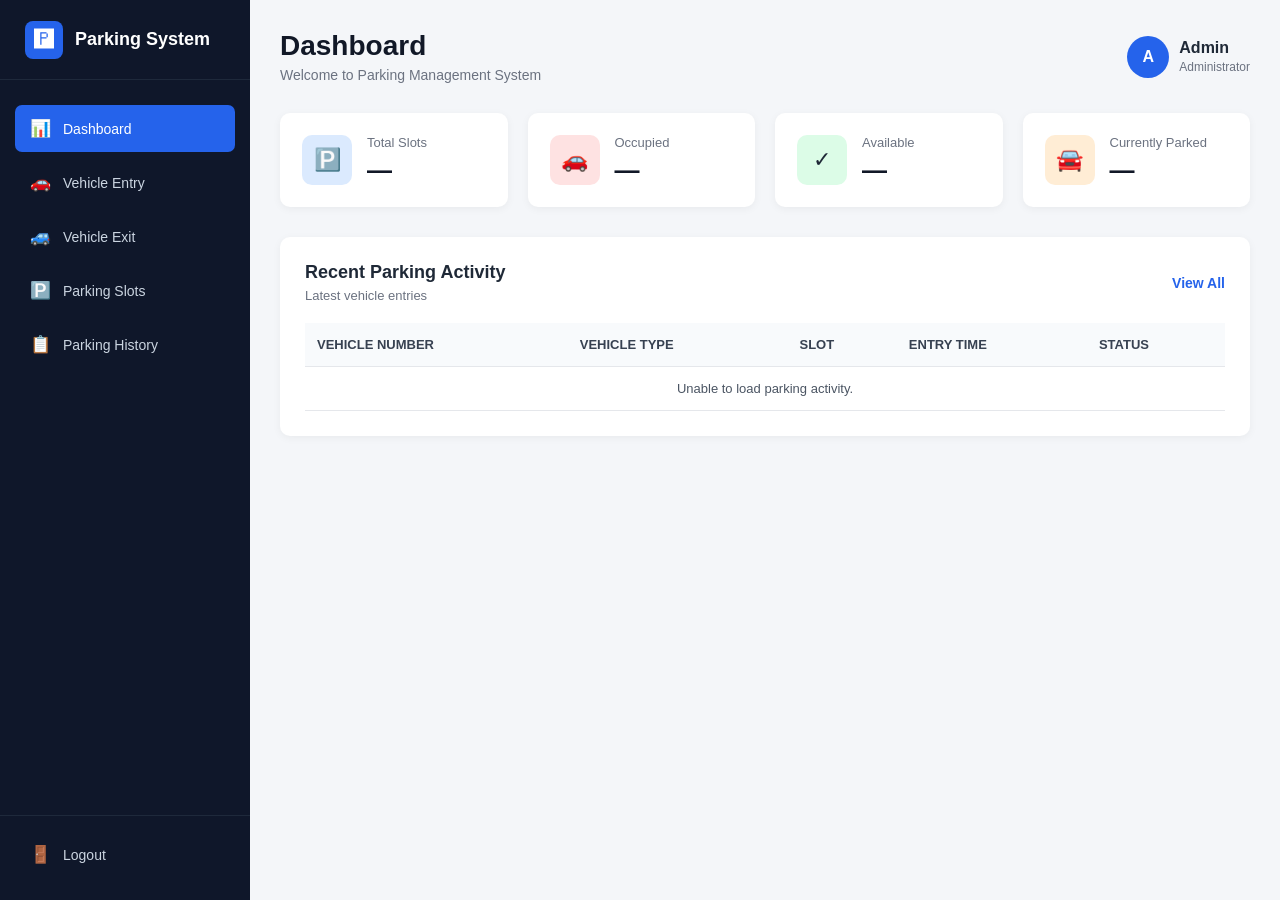
==== frontend/dashboard.html @ 7e2c4ec1 "Initial Parking Management System" ====
<!DOCTYPE html>
<html lang="en">

<head>

    <meta charset="UTF-8">

    <meta name="viewport"
          content="width=device-width, initial-scale=1.0">

    <title>Dashboard - Parking Management System</title>

    <link rel="stylesheet" href="css/style.css">

</head>


<body>

<div class="dashboard-container">


    <!-- ================= SIDEBAR ================= -->

    <aside class="sidebar">

        <div class="sidebar-logo">

            <div class="logo-small">
                🅿
            </div>

            <h2>Parking System</h2>

        </div>


        <nav class="navigation">

            <a href="dashboard.html"
               class="nav-item active">

                <span>📊</span>
                Dashboard

            </a>


            <a href="vehicle-entry.html"
               class="nav-item">

                <span>🚗</span>
                Vehicle Entry

            </a>


            <a href="vehicle-exit.html"
               class="nav-item">

                <span>🚙</span>
                Vehicle Exit

            </a>


            <a href="parking-slots.html"
               class="nav-item">

                <span>🅿️</span>
                Parking Slots

            </a>


            <a href="parking-history.html"
               class="nav-item">

                <span>📋</span>
                Parking History

            </a>

        </nav>


        <div class="sidebar-bottom">

            <a href="index.html"
               class="nav-item logout">

                <span>🚪</span>
                Logout

            </a>

        </div>

    </aside>



    <!-- ================= MAIN CONTENT ================= -->

    <main class="main-content">


        <!-- ================= HEADER ================= -->

        <header class="top-header">

            <div>

                <h1>Dashboard</h1>

                <p>
                    Welcome to Parking Management System
                </p>

            </div>


            <div class="admin-info">

                <div class="admin-avatar">
                    A
                </div>

                <div>

                    <strong>Admin</strong>

                    <small>Administrator</small>

                </div>

            </div>

        </header>



        <!-- ================= STATISTICS ================= -->

        <section class="stats-container">


            <!-- TOTAL SLOTS -->

            <div class="stat-card">

                <div class="stat-icon blue">
                    🅿️
                </div>

                <div>

                    <p>Total Slots</p>

                    <h2 id="totalSlots">--</h2>

                </div>

            </div>



            <!-- OCCUPIED -->

            <div class="stat-card">

                <div class="stat-icon red">
                    🚗
                </div>

                <div>

                    <p>Occupied</p>

                    <h2 id="occupiedSlots">--</h2>

                </div>

            </div>



            <!-- AVAILABLE -->

            <div class="stat-card">

                <div class="stat-icon green">
                    ✓
                </div>

                <div>

                    <p>Available</p>

                    <h2 id="availableSlots">--</h2>

                </div>

            </div>



            <!-- CURRENTLY PARKED -->

            <div class="stat-card">

                <div class="stat-icon orange">
                    🚘
                </div>

                <div>

                    <p>Currently Parked</p>

                    <h2 id="parkedVehicles">--</h2>

                </div>

            </div>

        </section>



        <!-- ================= RECENT ACTIVITY ================= -->

        <section class="content-card">

            <div class="section-header">

                <div>

                    <h2>Recent Parking Activity</h2>

                    <p>Latest vehicle entries</p>

                </div>


                <a href="parking-history.html">
                    View All
                </a>

            </div>



            <div class="table-container">

                <table>

                    <thead>

                    <tr>

                        <th>Vehicle Number</th>

                        <th>Vehicle Type</th>

                        <th>Slot</th>

                        <th>Entry Time</th>

                        <th>Status</th>

                    </tr>

                    </thead>


                    <tbody id="recentActivity">

                    <tr>

                        <td colspan="5"
                            style="text-align: center;">

                            Loading parking activity...

                        </td>

                    </tr>

                    </tbody>

                </table>

            </div>

        </section>


    </main>

</div>



<!-- ================= DASHBOARD JAVASCRIPT ================= -->

<script>


    // =====================================================
    // BACKEND URL
    // =====================================================

    const API_BASE_URL =
        "http://localhost:8080";


    // =====================================================
    // LOAD DASHBOARD STATISTICS
    // =====================================================

    async function loadDashboard() {

        try {

            const response =
                await fetch(
                    API_BASE_URL +
                    "/api/dashboard"
                );


            if (!response.ok) {

                throw new Error(
                    "Dashboard API returned HTTP " +
                    response.status
                );

            }


            const data =
                await response.json();


            if (!data.success) {

                throw new Error(
                    data.message ||
                    "Failed to load dashboard"
                );

            }


            // =========================
            // UPDATE STATISTICS
            // =========================

            document.getElementById(
                "totalSlots"
            ).textContent =
                data.totalSlots;


            document.getElementById(
                "occupiedSlots"
            ).textContent =
                data.occupiedSlots;


            document.getElementById(
                "availableSlots"
            ).textContent =
                data.availableSlots;


            document.getElementById(
                "parkedVehicles"
            ).textContent =
                data.parkedVehicles;


        } catch (error) {

            console.error(
                "Dashboard loading error:",
                error
            );


            document.getElementById(
                "totalSlots"
            ).textContent = "—";


            document.getElementById(
                "occupiedSlots"
            ).textContent = "—";


            document.getElementById(
                "availableSlots"
            ).textContent = "—";


            document.getElementById(
                "parkedVehicles"
            ).textContent = "—";

        }

    }



    // =====================================================
    // LOAD RECENT PARKING ACTIVITY
    // =====================================================

    async function loadRecentActivity() {

        const tableBody =
            document.getElementById(
                "recentActivity"
            );


        try {

            const response =
                await fetch(
                    API_BASE_URL +
                    "/api/parking/history"
                );


            if (!response.ok) {

                throw new Error(
                    "History API returned HTTP " +
                    response.status
                );

            }


            const data =
                await response.json();


            if (!data.success) {

                throw new Error(
                    data.message ||
                    "Failed to load parking history"
                );

            }


            const records =
                data.records || [];


            // =========================
            // NO RECORDS
            // =========================

            if (records.length === 0) {

                tableBody.innerHTML = `

                    <tr>

                        <td colspan="5"
                            style="text-align: center;">

                            No parking activity found.

                        </td>

                    </tr>

                `;

                return;
            }


            // =========================
            // SHOW LATEST 5 RECORDS
            // =========================

            const recentRecords =
                records.slice(0, 5);


            tableBody.innerHTML =
                recentRecords.map(record => {

                    let statusClass = "";

                    if (
                        record.status &&
                        record.status.toLowerCase() ===
                        "parked"
                    ) {

                        statusClass =
                            "status-parked";

                    } else {

                        statusClass =
                            "status-exited";

                    }


                    return `

                        <tr>

                            <td>
                                ${escapeHtml(
                        record.vehicleNumber
                    )}
                            </td>

                            <td>
                                ${escapeHtml(
                        record.vehicleType
                    )}
                            </td>

                            <td>
                                ${escapeHtml(
                        record.slotNumber
                    )}
                            </td>

                            <td>
                                ${formatDateTime(
                        record.entryTime
                    )}
                            </td>

                            <td>

                                <span class="${statusClass}">

                                    ${escapeHtml(
                        record.status
                    )}

                                </span>

                            </td>

                        </tr>

                    `;

                }).join("");


        } catch (error) {

            console.error(
                "Recent activity loading error:",
                error
            );


            tableBody.innerHTML = `

                <tr>

                    <td colspan="5"
                        style="text-align: center;">

                        Unable to load parking activity.

                    </td>

                </tr>

            `;

        }

    }



    // =====================================================
    // FORMAT DATE AND TIME
    // =====================================================

    function formatDateTime(dateTime) {

        if (!dateTime) {

            return "—";

        }


        const date =
            new Date(
                dateTime.replace(" ", "T")
            );


        if (isNaN(date.getTime())) {

            return dateTime;

        }


        return date.toLocaleString(
            "en-IN",
            {
                day: "2-digit",
                month: "short",
                year: "numeric",
                hour: "2-digit",
                minute: "2-digit",
                hour12: true
            }
        );

    }



    // =====================================================
    // BASIC HTML ESCAPE
    // =====================================================

    function escapeHtml(value) {

        if (
            value === null ||
            value === undefined
        ) {

            return "";

        }


        return String(value)

            .replace(
                /&/g,
                "&amp;"
            )

            .replace(
                /</g,
                "&lt;"
            )

            .replace(
                />/g,
                "&gt;"
            )

            .replace(
                /"/g,
                "&quot;"
            )

            .replace(
                /'/g,
                "&#039;"
            );

    }



    // =====================================================
    // INITIALIZE DASHBOARD
    // =====================================================

    loadDashboard();

    loadRecentActivity();


</script>


</body>

</html>
---- frontend/css/style.css ----
* {
    margin: 0;
    padding: 0;
    box-sizing: border-box;
}


body {
    font-family: Arial, Helvetica, sans-serif;

    background: #0f172a;

    color: #1f2937;
}


/* =========================
   LOGIN CONTAINER
   ========================= */

.login-container {
    min-height: 100vh;

    display: flex;

    justify-content: center;

    align-items: center;

    padding: 20px;
}


/* =========================
   LOGIN BOX
   ========================= */

.login-box {
    width: 400px;

    background: white;

    padding: 40px;

    border-radius: 15px;

    box-shadow: 0 20px 50px rgba(0, 0, 0, 0.25);
}


/* =========================
   LOGO
   ========================= */

.logo {
    width: 65px;
    height: 65px;

    margin: 0 auto 20px;

    display: flex;

    justify-content: center;

    align-items: center;

    background: #2563eb;

    color: white;

    border-radius: 50%;

    font-size: 32px;
}


/* =========================
   HEADING
   ========================= */

.login-box h1 {
    text-align: center;

    font-size: 25px;

    margin-bottom: 8px;

    color: #111827;
}


.subtitle {
    text-align: center;

    color: #6b7280;

    margin-bottom: 30px;

    font-size: 14px;
}


/* =========================
   INPUT GROUP
   ========================= */

.input-group {
    margin-bottom: 20px;
}


.input-group label {
    display: block;

    margin-bottom: 7px;

    font-size: 14px;

    font-weight: 600;

    color: #374151;
}


.input-group input {
    width: 100%;

    padding: 13px;

    border: 1px solid #d1d5db;

    border-radius: 7px;

    font-size: 14px;

    outline: none;

    transition: 0.2s;
}


.input-group input:focus {
    border-color: #2563eb;

    box-shadow: 0 0 0 3px rgba(37, 99, 235, 0.1);
}


/* =========================
   LOGIN BUTTON
   ========================= */

.login-box button {
    width: 100%;

    padding: 13px;

    margin-top: 5px;

    border: none;

    border-radius: 7px;

    background: #2563eb;

    color: white;

    font-size: 15px;

    font-weight: 600;

    cursor: pointer;

    transition: 0.2s;
}


.login-box button:hover {
    background: #1d4ed8;
}
/* =========================================
   DASHBOARD
   ========================================= */

.dashboard-container {
    min-height: 100vh;

    display: flex;

    background: #f4f6f9;
}


/* =========================================
   SIDEBAR
   ========================================= */

.sidebar {
    width: 250px;

    min-height: 100vh;

    background: #0f172a;

    color: white;

    display: flex;

    flex-direction: column;
}


.sidebar-logo {
    height: 80px;

    display: flex;

    align-items: center;

    gap: 12px;

    padding: 0 25px;

    border-bottom: 1px solid #1e293b;
}


.sidebar-logo h2 {
    font-size: 18px;
}


.logo-small {
    width: 38px;
    height: 38px;

    display: flex;

    justify-content: center;

    align-items: center;

    background: #2563eb;

    border-radius: 8px;

    font-size: 20px;
}


/* =========================================
   NAVIGATION
   ========================================= */

.navigation {
    padding: 25px 15px;

    flex: 1;
}


.nav-item {
    display: flex;

    align-items: center;

    gap: 12px;

    padding: 13px 15px;

    margin-bottom: 7px;

    border-radius: 7px;

    color: #cbd5e1;

    text-decoration: none;

    font-size: 14px;

    transition: 0.2s;
}


.nav-item:hover {
    background: #1e293b;

    color: white;
}


.nav-item.active {
    background: #2563eb;

    color: white;
}


.nav-item span {
    font-size: 17px;
}


.sidebar-bottom {
    padding: 15px;

    border-top: 1px solid #1e293b;
}


.logout:hover {
    background: #7f1d1d;
}


/* =========================================
   MAIN CONTENT
   ========================================= */

.main-content {
    flex: 1;

    padding: 30px;

    overflow-x: hidden;
}


/* =========================================
   HEADER
   ========================================= */

.top-header {
    display: flex;

    justify-content: space-between;

    align-items: center;

    margin-bottom: 30px;
}


.top-header h1 {
    font-size: 28px;

    color: #111827;

    margin-bottom: 5px;
}


.top-header p {
    color: #6b7280;

    font-size: 14px;
}


.admin-info {
    display: flex;

    align-items: center;

    gap: 10px;
}


.admin-info small {
    display: block;

    color: #6b7280;

    font-size: 12px;

    margin-top: 3px;
}


.admin-avatar {
    width: 42px;
    height: 42px;

    display: flex;

    justify-content: center;

    align-items: center;

    background: #2563eb;

    color: white;

    border-radius: 50%;

    font-weight: bold;
}


/* =========================================
   STATISTICS CARDS
   ========================================= */

.stats-container {
    display: grid;

    grid-template-columns: repeat(4, 1fr);

    gap: 20px;

    margin-bottom: 30px;
}


.stat-card {
    background: white;

    padding: 22px;

    border-radius: 10px;

    display: flex;

    align-items: center;

    gap: 15px;

    box-shadow: 0 2px 8px rgba(0, 0, 0, 0.05);
}


.stat-card p {
    color: #6b7280;

    font-size: 13px;

    margin-bottom: 6px;
}


.stat-card h2 {
    font-size: 25px;

    color: #111827;
}


.stat-icon {
    width: 50px;
    height: 50px;

    display: flex;

    justify-content: center;

    align-items: center;

    border-radius: 10px;

    font-size: 22px;
}


.stat-icon.blue {
    background: #dbeafe;
}


.stat-icon.red {
    background: #fee2e2;
}


.stat-icon.green {
    background: #dcfce7;
}


.stat-icon.orange {
    background: #ffedd5;
}


/* =========================================
   CONTENT CARD
   ========================================= */

.content-card {
    background: white;

    border-radius: 10px;

    padding: 25px;

    box-shadow: 0 2px 8px rgba(0, 0, 0, 0.05);
}


.section-header {
    display: flex;

    justify-content: space-between;

    align-items: center;

    margin-bottom: 20px;
}


.section-header h2 {
    font-size: 18px;

    margin-bottom: 5px;
}


.section-header p {
    font-size: 13px;

    color: #6b7280;
}


.section-header a {
    color: #2563eb;

    text-decoration: none;

    font-size: 14px;

    font-weight: 600;
}


/* =========================================
   TABLE
   ========================================= */

.table-container {
    overflow-x: auto;
}


table {
    width: 100%;

    border-collapse: collapse;
}


th {
    text-align: left;

    padding: 13px;

    background: #f8fafc;

    color: #64748b;

    font-size: 12px;

    text-transform: uppercase;
}


td {
    padding: 15px 13px;

    border-bottom: 1px solid #e5e7eb;

    font-size: 14px;
}


.status {
    padding: 5px 10px;

    border-radius: 20px;

    font-size: 11px;

    font-weight: 600;
}


.status.parked {
    background: #dcfce7;

    color: #166534;
}


.status.exited {
    background: #e5e7eb;

    color: #374151;
}
/* =========================================
   FORM PAGE
   ========================================= */

.form-card {
    background: white;

    border-radius: 10px;

    padding: 30px;

    max-width: 850px;

    box-shadow: 0 2px 8px rgba(0, 0, 0, 0.05);
}


.form-header {
    margin-bottom: 25px;

    padding-bottom: 20px;

    border-bottom: 1px solid #e5e7eb;
}


.form-header h2 {
    font-size: 20px;

    margin-bottom: 5px;
}


.form-header p {
    color: #6b7280;

    font-size: 13px;
}


.vehicle-form {
    display: grid;

    grid-template-columns: 1fr 1fr;

    gap: 20px;
}


.form-group {
    display: flex;

    flex-direction: column;
}


.form-group label {
    margin-bottom: 7px;

    font-size: 14px;

    font-weight: 600;

    color: #374151;
}


.form-group input,
.form-group select {
    width: 100%;

    padding: 12px;

    border: 1px solid #d1d5db;

    border-radius: 7px;

    font-size: 14px;

    outline: none;

    background: white;
}


.form-group input:focus,
.form-group select:focus {
    border-color: #2563eb;

    box-shadow: 0 0 0 3px rgba(37, 99, 235, 0.1);
}


/* FORM BUTTONS */

.form-actions {
    grid-column: 1 / -1;

    display: flex;

    justify-content: flex-end;

    gap: 12px;

    margin-top: 10px;

    padding-top: 20px;

    border-top: 1px solid #e5e7eb;
}


.btn-primary,
.btn-secondary {
    padding: 12px 22px;

    border-radius: 7px;

    font-size: 14px;

    font-weight: 600;

    cursor: pointer;
}


.btn-primary {
    border: none;

    background: #2563eb;

    color: white;
}


.btn-primary:hover {
    background: #1d4ed8;
}


.btn-secondary {
    border: 1px solid #d1d5db;

    background: white;

    color: #374151;
}


.btn-secondary:hover {
    background: #f3f4f6;
}


/* =========================================
   INFORMATION CARD
   ========================================= */

.info-card {
    max-width: 850px;

    margin-top: 20px;

    padding: 18px 20px;

    background: #eff6ff;

    border: 1px solid #bfdbfe;

    border-radius: 10px;

    display: flex;

    gap: 15px;

    align-items: flex-start;
}


.info-icon {
    font-size: 20px;
}


.info-card h3 {
    font-size: 14px;

    margin-bottom: 5px;

    color: #1e40af;
}


.info-card p {
    font-size: 13px;

    color: #475569;

    line-height: 1.5;
}
/* =========================================
   VEHICLE EXIT
   ========================================= */

.search-form {
    display: flex;

    align-items: flex-end;

    gap: 15px;
}


.search-input-group {
    flex: 1;

    display: flex;

    flex-direction: column;
}


.search-input-group label {
    margin-bottom: 7px;

    font-size: 14px;

    font-weight: 600;

    color: #374151;
}


.search-input-group input {
    width: 100%;

    padding: 12px;

    border: 1px solid #d1d5db;

    border-radius: 7px;

    font-size: 14px;

    outline: none;
}


.search-input-group input:focus {
    border-color: #2563eb;

    box-shadow: 0 0 0 3px rgba(37, 99, 235, 0.1);
}


.search-button {
    white-space: nowrap;
}


/* =========================================
   VEHICLE DETAILS
   ========================================= */

.vehicle-details-card {
    max-width: 850px;

    margin-top: 20px;

    background: white;

    border-radius: 10px;

    padding: 30px;

    box-shadow: 0 2px 8px rgba(0, 0, 0, 0.05);
}


.details-grid {
    display: grid;

    grid-template-columns: repeat(3, 1fr);

    gap: 20px;

    margin-top: 25px;
}


.detail-item {
    padding: 15px;

    background: #f8fafc;

    border-radius: 8px;

    border: 1px solid #e5e7eb;
}


.detail-item span {
    display: block;

    color: #6b7280;

    font-size: 12px;

    margin-bottom: 7px;
}


.detail-item strong {
    font-size: 15px;

    color: #111827;
}


/* =========================================
   PAYMENT
   ========================================= */

.payment-section {
    margin-top: 25px;

    padding-top: 25px;

    border-top: 1px solid #e5e7eb;

    display: flex;

    justify-content: space-between;

    align-items: center;
}


.payment-section span {
    color: #6b7280;

    font-size: 13px;
}


.payment-section h2 {
    margin-top: 5px;

    font-size: 28px;

    color: #111827;
}


.btn-exit {
    padding: 13px 22px;

    border: none;

    border-radius: 7px;

    background: #dc2626;

    color: white;

    font-size: 14px;

    font-weight: 600;

    cursor: pointer;
}


.btn-exit:hover {
    background: #b91c1c;
}
/* =========================================
   PARKING SLOTS
   ========================================= */

.slot-summary {
    display: grid;
    grid-template-columns: repeat(3, 1fr);
    gap: 20px;
    margin-bottom: 20px;
}

.slot-summary-card {
    background: white;
    padding: 20px;
    border-radius: 10px;
    display: flex;
    align-items: center;
    gap: 15px;
    box-shadow: 0 2px 8px rgba(0, 0, 0, 0.05);
}

.summary-icon {
    width: 50px;
    height: 50px;
    border-radius: 10px;
    display: flex;
    align-items: center;
    justify-content: center;
    font-size: 22px;
}

.summary-icon.total {
    background: #dbeafe;
}

.summary-icon.available {
    background: #dcfce7;
}

.summary-icon.occupied {
    background: #fee2e2;
}

.slot-summary-card p {
    color: #6b7280;
    font-size: 13px;
    margin-bottom: 4px;
}

.slot-summary-card h2 {
    color: #111827;
    font-size: 24px;
}


/* SLOT GRID */

.slot-grid {
    display: grid;
    grid-template-columns: repeat(5, 1fr);
    gap: 15px;
    margin-top: 20px;
}

.parking-slot {
    min-height: 100px;
    border-radius: 10px;
    display: flex;
    flex-direction: column;
    justify-content: center;
    align-items: center;
    gap: 8px;
    border: 2px solid;
    cursor: pointer;
    transition: 0.2s;
}

.parking-slot strong {
    font-size: 18px;
}

.parking-slot span {
    font-size: 12px;
}


/* AVAILABLE */

.available-slot {
    background: #f0fdf4;
    border-color: #22c55e;
    color: #166534;
}

.available-slot:hover {
    background: #dcfce7;
}


/* OCCUPIED */

.occupied-slot {
    background: #fef2f2;
    border-color: #ef4444;
    color: #991b1b;
}

.occupied-slot:hover {
    background: #fee2e2;
}
/* =========================================
   PARKING HISTORY
   ========================================= */

.table-container {
    width: 100%;
    overflow-x: auto;
}

.table-container table {
    width: 100%;
    min-width: 900px;
    border-collapse: collapse;
}

.table-container th,
.table-container td {
    padding: 14px 12px;
    text-align: left;
    border-bottom: 1px solid #e5e7eb;
}

.table-container th {
    background: #f8fafc;
    color: #374151;
    font-size: 13px;
    font-weight: 600;
}

.table-container td {
    color: #4b5563;
    font-size: 13px;
}

.table-container tbody tr:hover {
    background: #f8fafc;
}
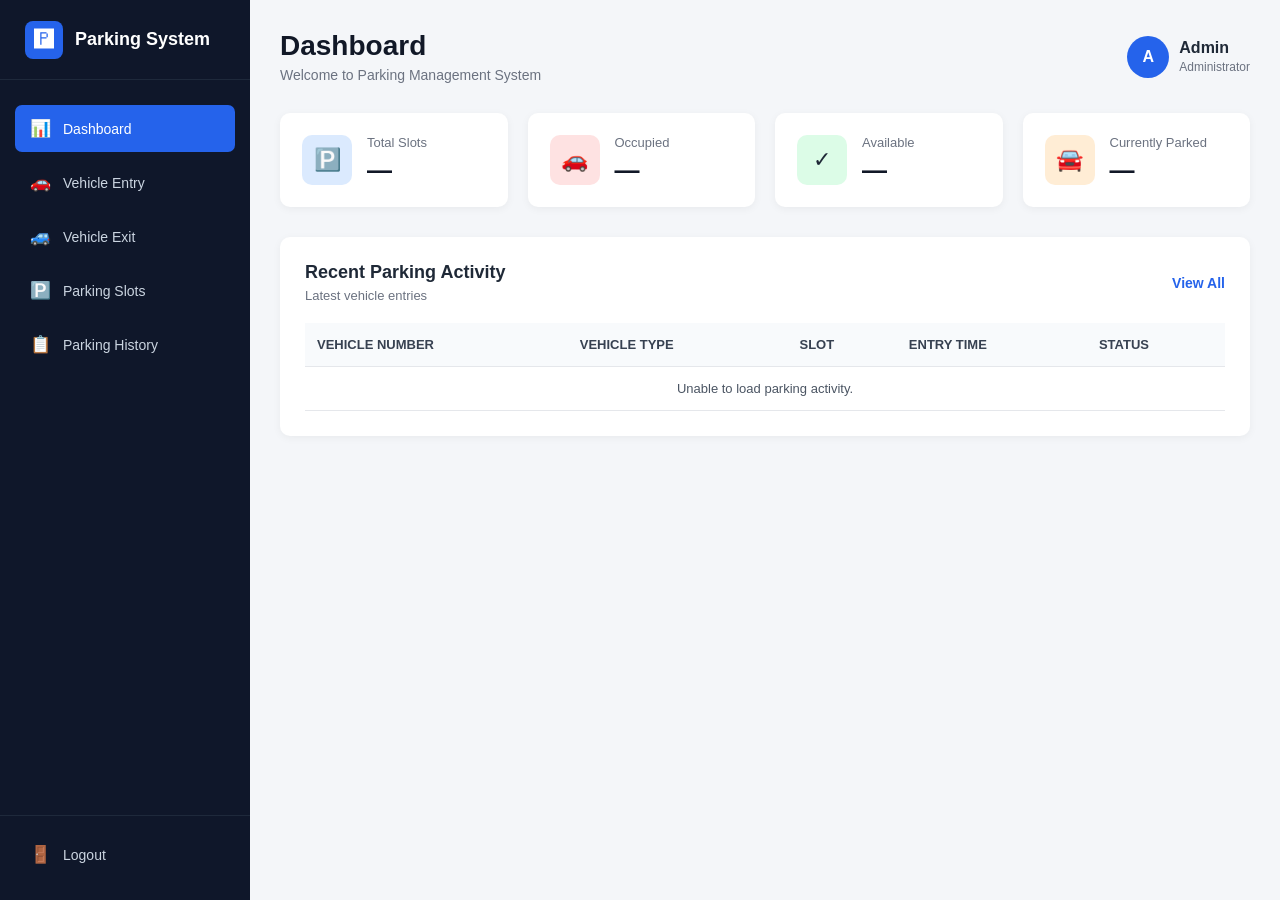
==== commit 332db197: "Fix production API URLs" ====
--- a/frontend/dashboard.html
+++ b/frontend/dashboard.html
@@ -311,7 +311,7 @@
     // =====================================================
 
     const API_BASE_URL =
-        "http://localhost:8080";
+        "";
 
 
     // =====================================================
